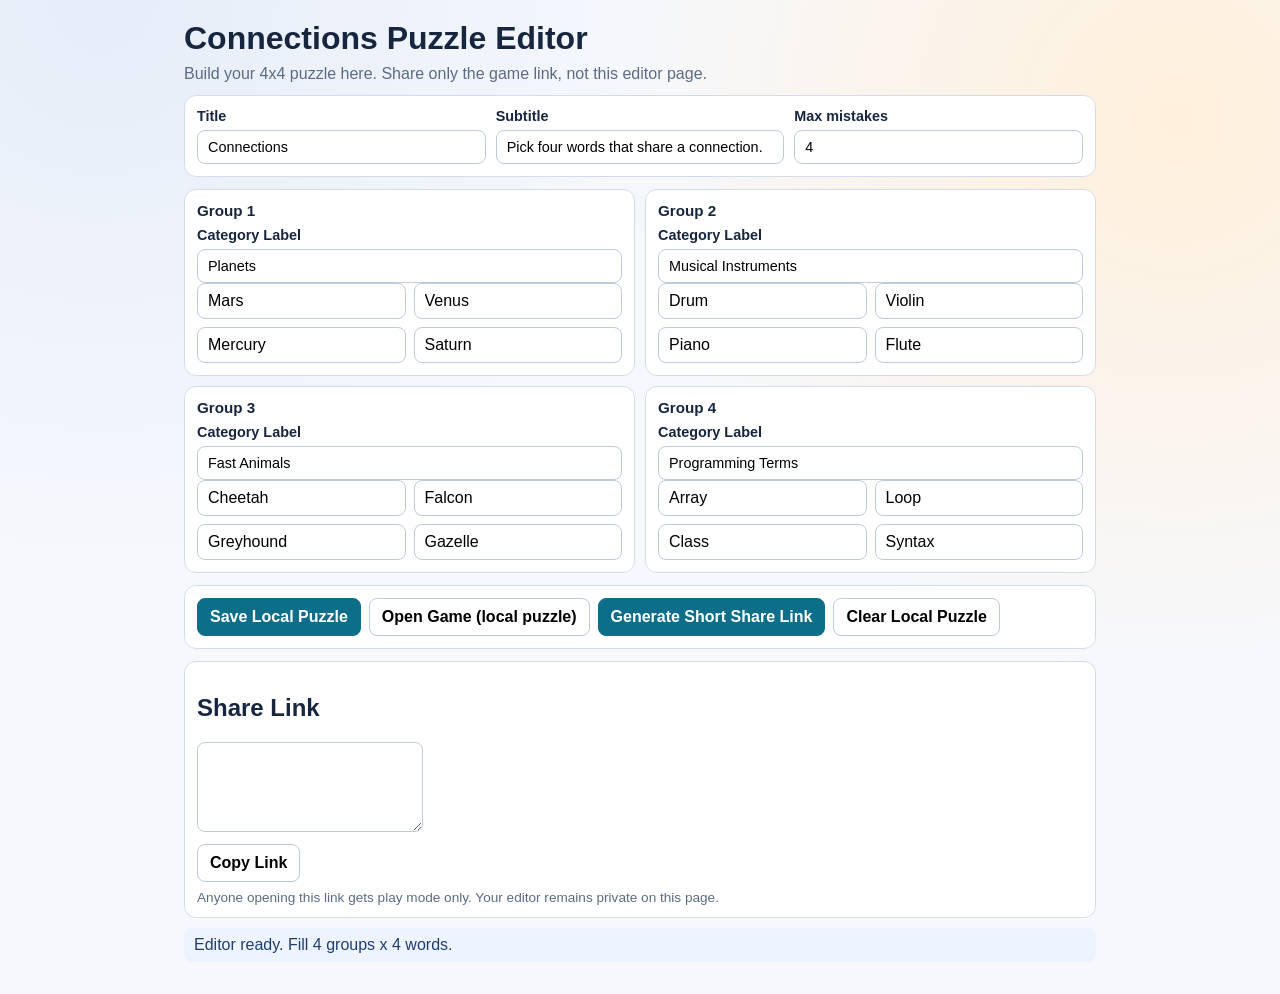
==== editor.html @ 94a22e4b "Initial connections game" ====
<!doctype html>
<html lang="en">
<head>
  <meta charset="utf-8">
  <meta name="viewport" content="width=device-width, initial-scale=1">
  <title>Connections Puzzle Editor</title>
  <link rel="stylesheet" href="editor.css">
</head>
<body>
  <main class="app">
    <header>
      <h1>Connections Puzzle Editor</h1>
      <p>Build your 4x4 puzzle here. Share only the game link, not this editor page.</p>
    </header>

    <section class="card meta-grid">
      <label>
        Title
        <input id="title" type="text" placeholder="Connections">
      </label>
      <label>
        Subtitle
        <input id="subtitle" type="text" placeholder="Pick four words that share a connection.">
      </label>
      <label>
        Max mistakes
        <input id="mistakes" type="number" min="1" max="10" value="4">
      </label>
    </section>

    <section id="groups" class="groups"></section>

    <section class="card actions">
      <button id="save-local" type="button">Save Local Puzzle</button>
      <button id="open-game" type="button">Open Game (local puzzle)</button>
      <button id="share-link-btn" type="button">Generate Short Share Link</button>
      <button id="clear-local" type="button">Clear Local Puzzle</button>
    </section>

    <section class="card">
      <h2>Share Link</h2>
      <textarea id="share-link" rows="4" readonly></textarea>
      <div class="small-actions">
        <button id="copy-link" type="button">Copy Link</button>
      </div>
      <p class="note">Anyone opening this link gets play mode only. Your editor remains private on this page.</p>
    </section>

    <section id="status" class="status" aria-live="polite"></section>
  </main>

  <script src="puzzle-config.js"></script>
  <script src="editor.js"></script>
</body>
</html>
---- editor.css ----
:root {
  --bg: #f6f8fc;
  --panel: #ffffff;
  --line: #d4dceb;
  --text: #17263f;
  --muted: #5b6b86;
  --accent: #0d6e8a;
  --error: #8f2020;
}

* {
  box-sizing: border-box;
}

body {
  margin: 0;
  font-family: "Segoe UI", Tahoma, sans-serif;
  color: var(--text);
  background:
    radial-gradient(circle at 8% 0%, #e6edf9 0%, transparent 38%),
    radial-gradient(circle at 92% 12%, #fff0db 0%, transparent 38%),
    var(--bg);
}

.app {
  max-width: 940px;
  margin: 0 auto;
  padding: 20px 14px 32px;
}

h1 {
  margin: 0 0 8px;
}

header p {
  margin: 0;
  color: var(--muted);
}

.card {
  background: var(--panel);
  border: 1px solid var(--line);
  border-radius: 12px;
  padding: 12px;
  margin-top: 12px;
}

.meta-grid {
  display: grid;
  gap: 10px;
  grid-template-columns: repeat(auto-fit, minmax(220px, 1fr));
}

label {
  display: flex;
  flex-direction: column;
  gap: 6px;
  font-weight: 600;
  font-size: 0.9rem;
}

input,
textarea,
button {
  font: inherit;
}

input,
textarea {
  border: 1px solid #bfcbdd;
  border-radius: 8px;
  padding: 8px 10px;
  font-weight: 400;
}

.groups {
  display: grid;
  grid-template-columns: repeat(auto-fit, minmax(300px, 1fr));
  gap: 10px;
  margin-top: 12px;
}

.group-card {
  background: var(--panel);
  border: 1px solid var(--line);
  border-radius: 12px;
  padding: 12px;
}

.group-card h2 {
  margin: 0 0 8px;
  font-size: 0.95rem;
}

.words {
  display: grid;
  grid-template-columns: repeat(2, minmax(0, 1fr));
  gap: 8px;
}

.actions {
  display: flex;
  flex-wrap: wrap;
  gap: 8px;
}

button {
  border: 1px solid #bec8da;
  background: #fff;
  border-radius: 8px;
  padding: 9px 12px;
  cursor: pointer;
  font-weight: 600;
}

#save-local,
#share-link-btn {
  background: var(--accent);
  border-color: var(--accent);
  color: #fff;
}

.small-actions {
  margin-top: 8px;
}

.note {
  margin: 8px 0 0;
  color: var(--muted);
  font-size: 0.85rem;
}

.status {
  min-height: 26px;
  margin-top: 10px;
  padding: 8px 10px;
  border-radius: 8px;
  background: #edf3ff;
  color: #1e3e70;
}

.status.error {
  background: #ffe2e2;
  color: var(--error);
}
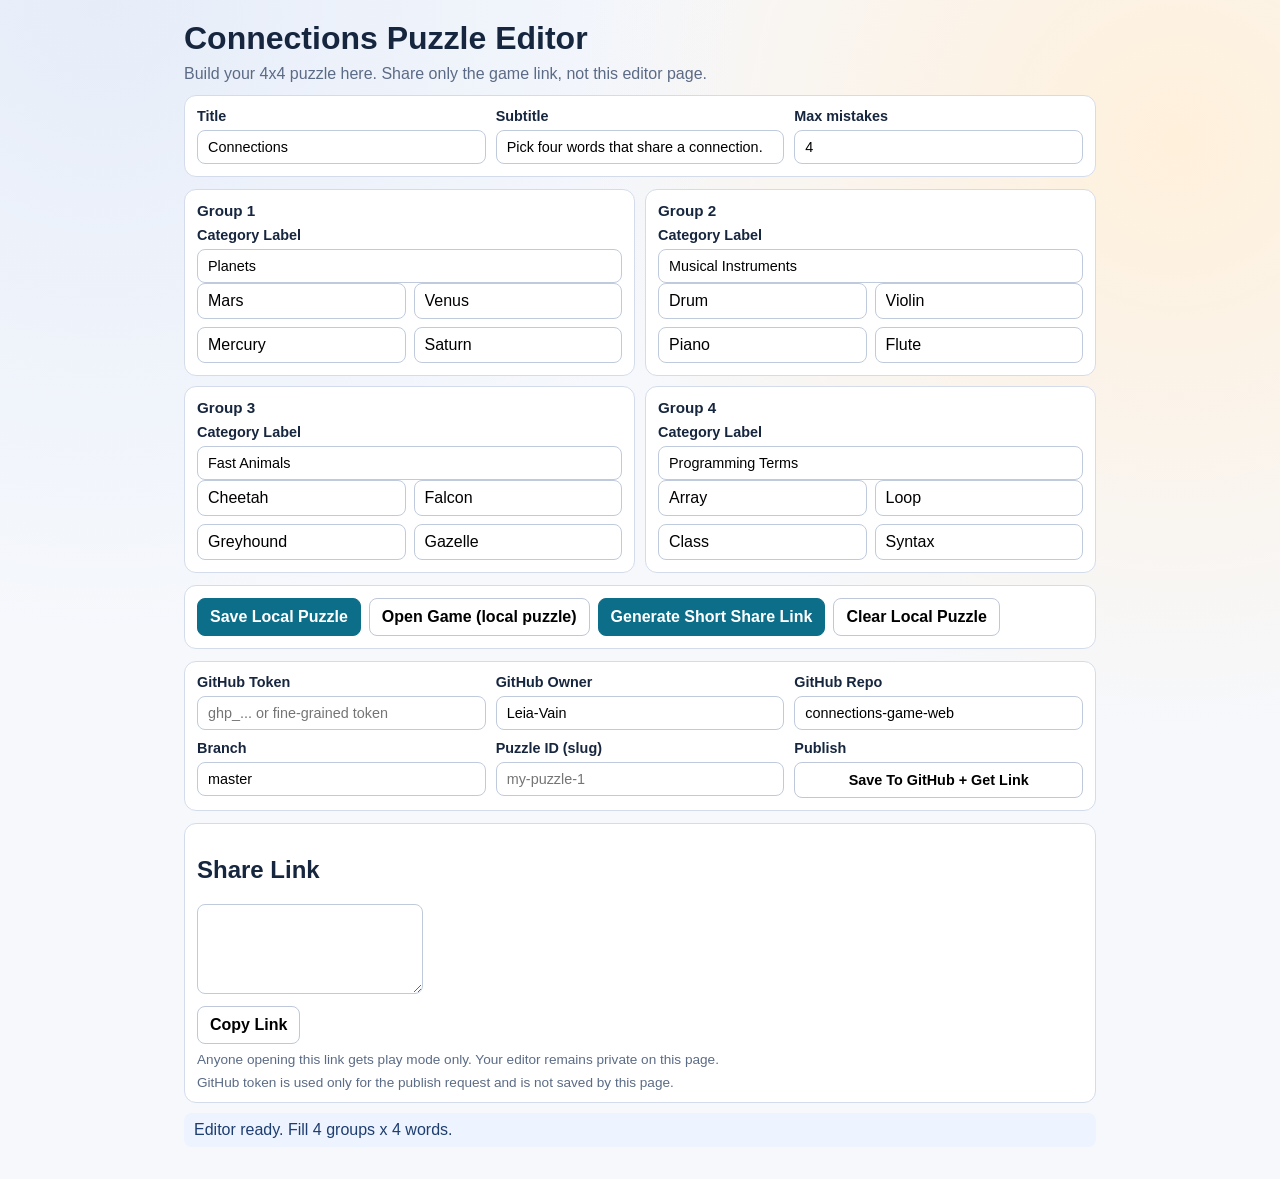
==== commit 96b27701: "Add GitHub publish from editor and id-based hosted puzzle links" ====
--- a/editor.html
+++ b/editor.html
@@ -37,6 +37,33 @@
       <button id="clear-local" type="button">Clear Local Puzzle</button>
     </section>
 
+    <section class="card meta-grid">
+      <label>
+        GitHub Token
+        <input id="gh-token" type="password" placeholder="ghp_... or fine-grained token">
+      </label>
+      <label>
+        GitHub Owner
+        <input id="gh-owner" type="text" value="Leia-Vain">
+      </label>
+      <label>
+        GitHub Repo
+        <input id="gh-repo" type="text" value="connections-game-web">
+      </label>
+      <label>
+        Branch
+        <input id="gh-branch" type="text" value="master">
+      </label>
+      <label>
+        Puzzle ID (slug)
+        <input id="gh-slug" type="text" placeholder="my-puzzle-1">
+      </label>
+      <label>
+        Publish
+        <button id="publish-github" type="button">Save To GitHub + Get Link</button>
+      </label>
+    </section>
+
     <section class="card">
       <h2>Share Link</h2>
       <textarea id="share-link" rows="4" readonly></textarea>
@@ -44,6 +71,7 @@
         <button id="copy-link" type="button">Copy Link</button>
       </div>
       <p class="note">Anyone opening this link gets play mode only. Your editor remains private on this page.</p>
+      <p class="note">GitHub token is used only for the publish request and is not saved by this page.</p>
     </section>
 
     <section id="status" class="status" aria-live="polite"></section>
